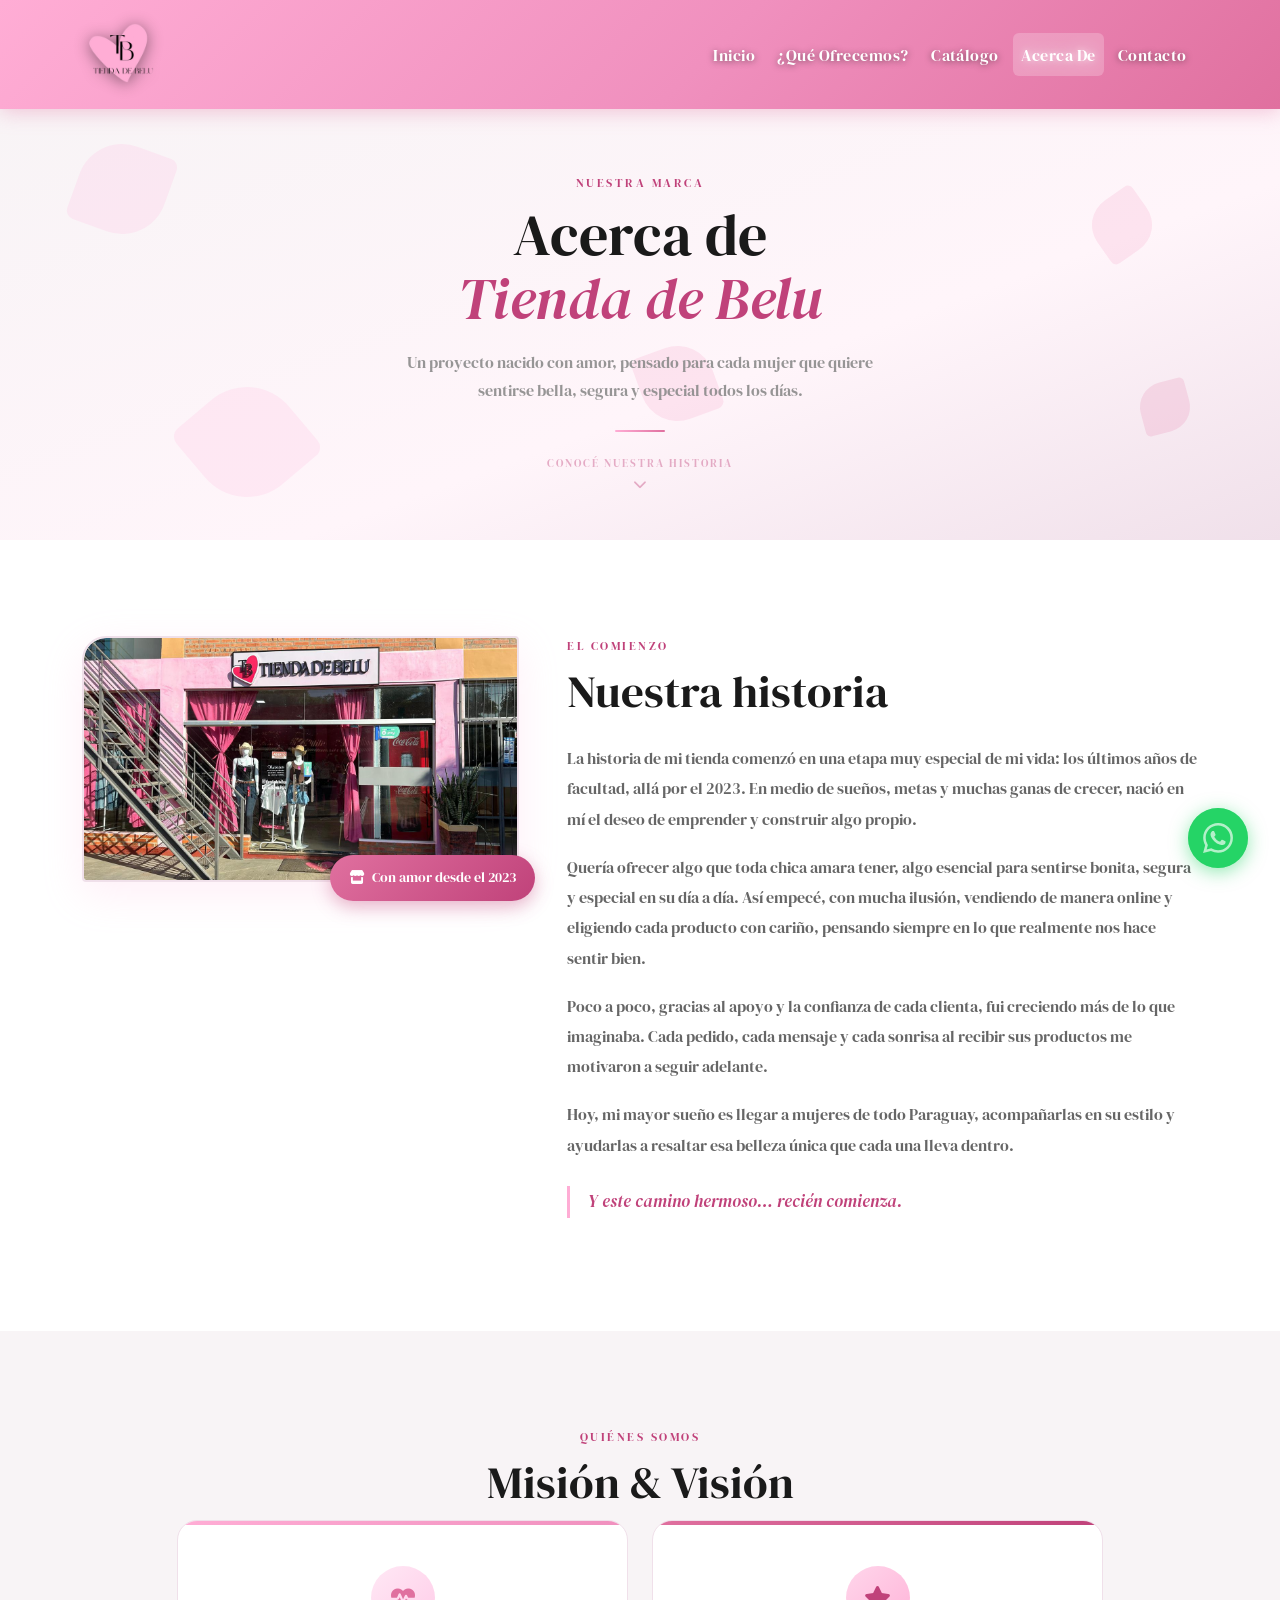
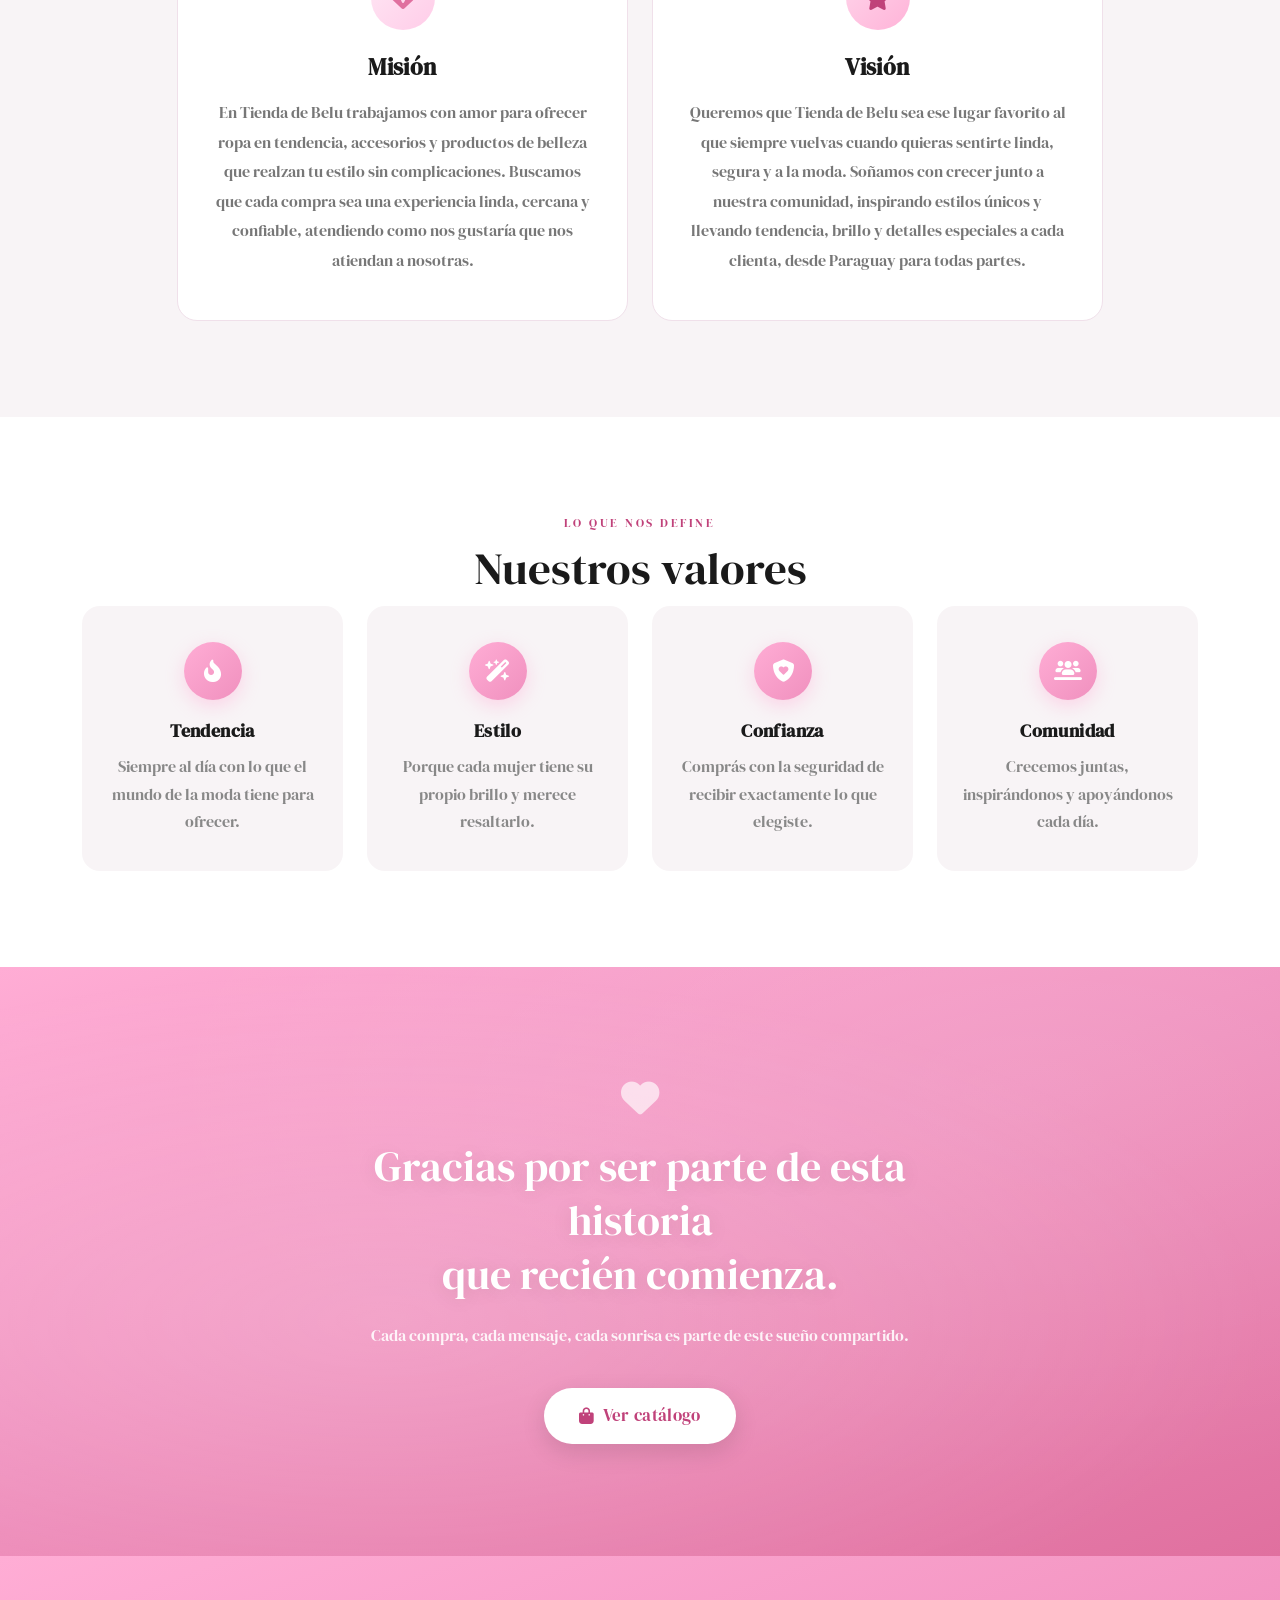
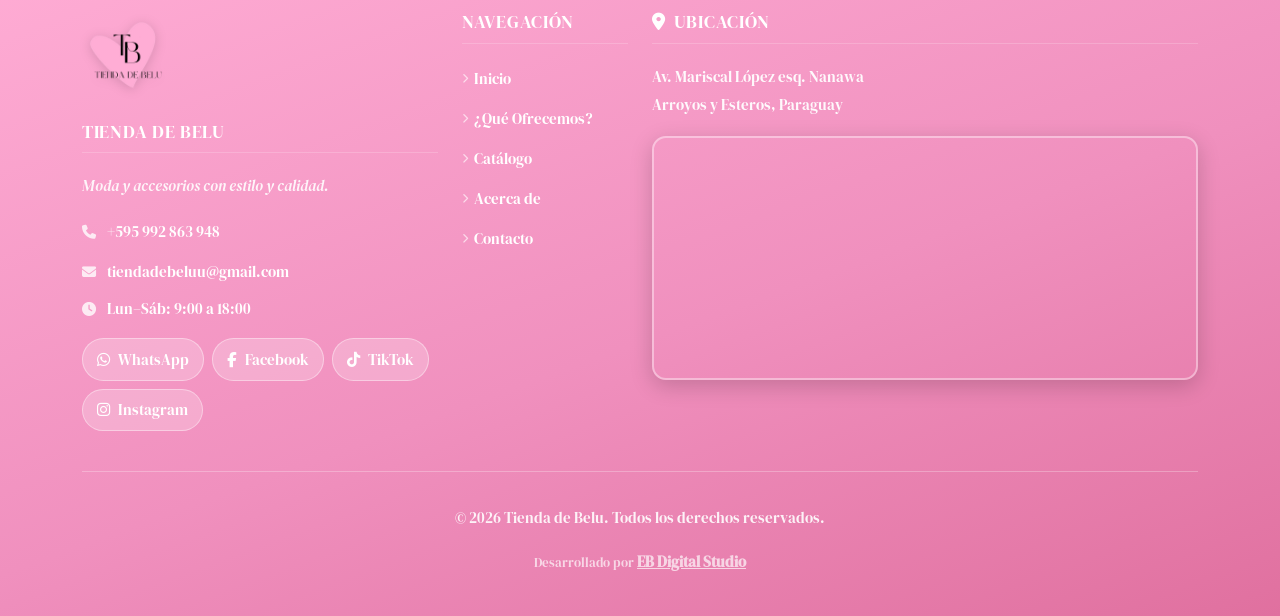
==== acerca.html @ c7f98fca "Add files via upload" ====
<!DOCTYPE html>
<html lang="es">

<head>
  <meta charset="UTF-8">
  <meta name="viewport" content="width=device-width, initial-scale=1.0">
  <meta name="description" content="Tienda de Belu - Ropa, accesorios y más para tu estilo">
  <title>Tienda de Belu | Acerca de</title>

  <!-- Bootstrap CSS -->
  <link rel="stylesheet" href="assets/css/bootstrap.min.css">

  <!-- CSS General (navbar, footer, utilidades — compartido con todas las páginas) -->
  <link rel="stylesheet" href="assets/css/general.css">

  <!-- CSS específico del index -->
  <link rel="stylesheet" href="assets/css/style-acerca.css">

  <!-- Font Awesome -->
  <link rel="stylesheet" href="https://cdnjs.cloudflare.com/ajax/libs/font-awesome/6.5.0/css/all.min.css">
</head>

<body>
  <!-- =============================================
       HEADER / NAVBAR
       ============================================= -->
  <header class="v2-header">
    <nav class="navbar navbar-expand-lg v2-navbar">
      <div class="container">

        <a class="navbar-brand" href="index.html">
          <img src="assets/img/logosinfondo.png" alt="Logo Tienda de Belu">
        </a>

        <button class="navbar-toggler" type="button" data-bs-toggle="collapse" data-bs-target="#v2NavMenu"
          aria-controls="v2NavMenu" aria-expanded="false" aria-label="Abrir menú" id="v2HamburgerBtn">
          <span class="v2-hamburger-line"></span>
          <span class="v2-hamburger-line"></span>
          <span class="v2-hamburger-line"></span>
        </button>

        <div class="collapse navbar-collapse" id="v2NavMenu">
          <ul class="navbar-nav ms-auto">
            <li class="nav-item"><a class="nav-link" href="index.html">Inicio</a></li>
            <li class="nav-item"><a class="nav-link" href="index.html#v2-ofrecemos">¿Qué Ofrecemos?</a></li>
            <li class="nav-item"><a class="nav-link" href="catalogo.html">Catálogo</a></li>
            <li class="nav-item"><a class="nav-link active" href="acerca.html">Acerca De</a></li>
            <li class="nav-item"><a class="nav-link" href="contacto.html">Contacto</a></li>
          </ul>
        </div>
      </div>
    </nav>
  </header>

  <!-- =============================================
     MAIN — ACERCA DE | TIENDA DE BELU
     ============================================= -->
  <main>

    <!-- ══════════════════════════════════════════
       1. HERO / INTRO
       ══════════════════════════════════════════ -->
    <section class="ac-hero v2-scroll-fade">
      <div class="ac-hero__petals" aria-hidden="true">
        <span class="ac-petal ac-petal--1"></span>
        <span class="ac-petal ac-petal--2"></span>
        <span class="ac-petal ac-petal--3"></span>
        <span class="ac-petal ac-petal--4"></span>
        <span class="ac-petal ac-petal--5"></span>
      </div>
      <div class="container">
        <div class="ac-hero__inner">
          <p class="v2-section-label">Nuestra marca</p>
          <h1 class="ac-hero__title">Acerca de<br><em>Tienda de Belu</em></h1>
          <p class="ac-hero__sub">
            Un proyecto nacido con amor, pensado para cada mujer que quiere<br class="d-none d-md-block">
            sentirse bella, segura y especial todos los días.
          </p>
          <div class="ac-hero__line" aria-hidden="true"></div>
          <div class="ac-hero__scroll" aria-hidden="true">
            <span>Conocé nuestra historia</span>
            <i class="fa-solid fa-chevron-down"></i>
          </div>
        </div>
      </div>
    </section>


    <!-- ══════════════════════════════════════════
       2. NUESTRA HISTORIA
       ══════════════════════════════════════════ -->
    <section class="ac-historia">
      <div class="container">
        <div class="row align-items-center g-5">

          <!-- Imagen decorativa -->
          <div class="col-lg-5 v2-scroll-fade align-self-start">
            <div class="ac-historia__img-wrap">
              <div class="ac-historia__img-placeholder ac-historia__img-placeholder--foto">
                <img src="assets/img/imagenlocal.jpeg" alt="Local de Tienda de Belu" class="ac-historia__foto">
              </div>
              <div class="ac-historia__badge">
                <i class="fa-solid fa-store"></i>
                <span>Con amor desde el 2023</span>
              </div>
            </div>
          </div>

          <!-- Texto -->
          <div class="col-lg-7 v2-scroll-fade">
            <p class="v2-section-label" style="text-align:left;">El comienzo</p>
            <h2 class="ac-historia__title">Nuestra historia</h2>
            <div class="ac-historia__text">
              <p>
                La historia de mi tienda comenzó en una etapa muy especial de mi vida: los últimos años de facultad,
                allá por el 2023. En medio de sueños, metas y muchas ganas de crecer, nació en mí el deseo de emprender
                y construir algo propio.
              </p>
              <p>
                Quería ofrecer algo que toda chica amara tener, algo esencial para sentirse bonita, segura y especial en
                su día a día. Así empecé, con mucha ilusión, vendiendo de manera online y eligiendo cada producto con
                cariño, pensando siempre en lo que realmente nos hace sentir bien.
              </p>
              <p>
                Poco a poco, gracias al apoyo y la confianza de cada clienta, fui creciendo más de lo que imaginaba.
                Cada pedido, cada mensaje y cada sonrisa al recibir sus productos me motivaron a seguir adelante.
              </p>
              <p>
                Hoy, mi mayor sueño es llegar a mujeres de todo Paraguay, acompañarlas en su estilo y ayudarlas a
                resaltar esa belleza única que cada una lleva dentro.
              </p>
              <p class="ac-historia__cierre">
                <em>Y este camino hermoso… recién comienza.</em>
              </p>
            </div>
          </div>

        </div>
      </div>
    </section>


    <!-- ══════════════════════════════════════════
       3. MISIÓN Y VISIÓN
       ══════════════════════════════════════════ -->
    <section class="ac-mv">
      <div class="container">
        <p class="v2-section-label v2-scroll-fade">Quiénes somos</p>
        <h2 class="v2-section-title v2-scroll-fade">Misión &amp; Visión</h2>

        <div class="row g-4 justify-content-center v2-stagger">

          <!-- Misión -->
          <div class="col-md-6 col-lg-5 v2-scroll-fade">
            <div class="ac-mv-card ac-mv-card--mision">
              <div class="ac-mv-card__icon">
                <i class="fa-solid fa-heart-pulse"></i>
              </div>
              <h3 class="ac-mv-card__title">Misión</h3>
              <p class="ac-mv-card__text">
                En Tienda de Belu trabajamos con amor para ofrecer ropa en tendencia, accesorios y productos de belleza
                que realzan tu estilo sin complicaciones. Buscamos que cada compra sea una experiencia linda, cercana y
                confiable, atendiendo como nos gustaría que nos atiendan a nosotras.
              </p>
            </div>
          </div>

          <!-- Visión -->
          <div class="col-md-6 col-lg-5 v2-scroll-fade">
            <div class="ac-mv-card ac-mv-card--vision">
              <div class="ac-mv-card__icon">
                <i class="fa-solid fa-star"></i>
              </div>
              <h3 class="ac-mv-card__title">Visión</h3>
              <p class="ac-mv-card__text">
                Queremos que Tienda de Belu sea ese lugar favorito al que siempre vuelvas cuando quieras sentirte linda,
                segura y a la moda. Soñamos con crecer junto a nuestra comunidad, inspirando estilos únicos y llevando
                tendencia, brillo y detalles especiales a cada clienta, desde Paraguay para todas partes.
              </p>
            </div>
          </div>

        </div>
      </div>
    </section>


    <!-- ══════════════════════════════════════════
       4. VALORES DE LA MARCA
       ══════════════════════════════════════════ -->
    <section class="ac-valores">
      <div class="container">
        <p class="v2-section-label v2-scroll-fade">Lo que nos define</p>
        <h2 class="v2-section-title v2-scroll-fade">Nuestros valores</h2>

        <div class="row g-4 justify-content-center v2-stagger">

          <div class="col-6 col-md-3 v2-scroll-fade">
            <div class="ac-valor">
              <div class="ac-valor__icon-wrap">
                <i class="fa-solid fa-fire-flame-curved"></i>
              </div>
              <h4 class="ac-valor__name">Tendencia</h4>
              <p class="ac-valor__desc">Siempre al día con lo que el mundo de la moda tiene para ofrecer.</p>
            </div>
          </div>

          <div class="col-6 col-md-3 v2-scroll-fade">
            <div class="ac-valor">
              <div class="ac-valor__icon-wrap">
                <i class="fa-solid fa-wand-magic-sparkles"></i>
              </div>
              <h4 class="ac-valor__name">Estilo</h4>
              <p class="ac-valor__desc">Porque cada mujer tiene su propio brillo y merece resaltarlo.</p>
            </div>
          </div>

          <div class="col-6 col-md-3 v2-scroll-fade">
            <div class="ac-valor">
              <div class="ac-valor__icon-wrap">
                <i class="fa-solid fa-shield-heart"></i>
              </div>
              <h4 class="ac-valor__name">Confianza</h4>
              <p class="ac-valor__desc">Comprás con la seguridad de recibir exactamente lo que elegiste.</p>
            </div>
          </div>

          <div class="col-6 col-md-3 v2-scroll-fade">
            <div class="ac-valor">
              <div class="ac-valor__icon-wrap">
                <i class="fa-solid fa-users-line"></i>
              </div>
              <h4 class="ac-valor__name">Comunidad</h4>
              <p class="ac-valor__desc">Crecemos juntas, inspirándonos y apoyándonos cada día.</p>
            </div>
          </div>

        </div>
      </div>
    </section>


    <!-- ══════════════════════════════════════════
       5. CIERRE EMOCIONAL
       ══════════════════════════════════════════ -->
    <section class="ac-cierre">
      <div class="ac-cierre__bg" aria-hidden="true"></div>
      <div class="container position-relative">
        <div class="ac-cierre__inner v2-scroll-fade">
          <i class="fa-solid fa-heart ac-cierre__icon" aria-hidden="true"></i>
          <h2 class="ac-cierre__text">
            Gracias por ser parte de esta historia<br>que recién comienza.
          </h2>
          <p class="ac-cierre__sub">
            Cada compra, cada mensaje, cada sonrisa es parte de este sueño compartido.
          </p>
          <a href="catalogo.html" class="v2-btn-primary ac-cierre__btn">
            <i class="fa-solid fa-bag-shopping"></i>
            Ver catálogo
          </a>
        </div>
      </div>
    </section>

  </main>

  <!-- =============================================
       FOOTER
       ============================================= -->
  <footer class="v2-footer">
    <div class="container">
      <div class="row g-4">

        <!-- Col 1: Logo + Info + Redes -->
        <div class="col-md-4 col-sm-12">
          <a href="index.html" style="display:inline-block; margin-bottom:1.2rem;">
            <img src="assets/img/logosinfondo.png" alt="Logo Tienda de Belu" class="v2-footer-logo">
          </a>
          <div>
            <h5>Tienda de Belu</h5>
            <p class="v2-footer-tagline">Moda y accesorios con estilo y calidad.</p>
            <ul class="v2-contact-list">
              <li><i class="fa-solid fa-phone"></i><a href="tel:+595992863948">+595 992 863 948</a></li>
              <li><i class="fa-solid fa-envelope"></i><a
                  href="mailto:tiendadebeluu@gmail.com">tiendadebeluu@gmail.com</a></li>
              <li><i class="fa-solid fa-clock"></i><span>Lun–Sáb: 9:00 a 18:00</span></li>
            </ul>
          </div>
          <div class="v2-footer-social">
            <a href="https://wa.me/595992863948" target="_blank" rel="noopener noreferrer"
              class="v2-social-link v2-social-wa" aria-label="WhatsApp">
              <i class="fa-brands fa-whatsapp"></i><span>WhatsApp</span>
            </a>
            <a href="https://www.facebook.com/share/17E23mWFLx/?mibextid=wwXIfr" target="_blank"
              rel="noopener noreferrer" class="v2-social-link v2-social-fb" aria-label="Facebook">
              <i class="fa-brands fa-facebook-f"></i><span>Facebook</span>
            </a>
            <a href="https://www.tiktok.com/@tiendadebeluu" target="_blank" rel="noopener noreferrer"
              class="v2-social-link v2-social-tiktok" aria-label="TikTok">
              <i class="fa-brands fa-tiktok"></i><span>TikTok</span>
            </a>
            <a href="https://www.instagram.com/tiendadebeluu" target="_blank" rel="noopener noreferrer"
              class="v2-social-link v2-social-ig" aria-label="Instagram">
              <i class="fa-brands fa-instagram"></i><span>Instagram</span>
            </a>
          </div>
        </div>

        <!-- Col 2: Navegación -->
        <div class="col-md-2 col-sm-6 col-6">
          <h5>Navegación</h5>
          <ul>
            <li><a href="index.html"><i class="fa-solid fa-chevron-right v2-footer-arrow"></i>Inicio</a></li>
            <li><a href="#v2-ofrecemos"><i class="fa-solid fa-chevron-right v2-footer-arrow"></i>¿Qué Ofrecemos?</a>
            </li>
            <li><a href="catalogo.html"><i class="fa-solid fa-chevron-right v2-footer-arrow"></i>Catálogo</a></li>
            <li><a href="acerca.html"><i class="fa-solid fa-chevron-right v2-footer-arrow"></i>Acerca de</a></li>
            <li><a href="contacto.html"><i class="fa-solid fa-chevron-right v2-footer-arrow"></i>Contacto</a></li>
          </ul>
        </div>

        <!-- Col 3: Mapa -->
        <div class="col-md-6 col-sm-12">
          <h5><i class="fa-solid fa-location-dot me-2"></i>Ubicación</h5>
          <p class="v2-footer-address">
            Av. Mariscal López esq. Nanawa<br>
            Arroyos y Esteros, Paraguay
          </p>
          <div class="v2-footer-map">
            <iframe
              src="https://www.google.com/maps/embed?pb=!1m18!1m12!1m3!1d2753.1393252873645!2d-57.10456722585318!3d-25.055181718164622!2m3!1f0!2f0!3f0!3m2!1i1024!2i768!4f13.1!3m3!1m2!1s0x945dc300060d4255%3A0x932f2931797eb55!2sTienda%20de%20Belu!5e0!3m2!1ses!2spy!4v1772836158541!5m2!1ses!2spy"
              allowfullscreen="" loading="lazy" referrerpolicy="no-referrer-when-downgrade">
            </iframe>
          </div>
        </div>

      </div>

      <div class="row">
        <div class="col-12">
          <div class="v2-footer-copyright">
            <p>&copy; 2026 Tienda de Belu. Todos los derechos reservados.</p>
            <p style="margin-top: 0.3rem; font-size: 0.8rem; opacity: 0.75;">
              Desarrollado por
              <a href="https://ebdigitalstudio.github.io/EBDigital/" target="_blank" rel="noopener noreferrer"
                style="color:#fff; font-weight:600; text-decoration:underline;">
                EB Digital Studio
              </a>
            </p>
          </div>
        </div>
      </div>
    </div>
  </footer>

  <!-- =============================================
       BOTÓN FLOTANTE WHATSAPP
       ============================================= -->
  <a href="https://wa.me/595992863948?text=Hola%20Tienda%20Belu,%20quisiera%20hacer%20una%20consulta." target="_blank"
    rel="noopener noreferrer" class="v2-wa-float" aria-label="Contactar por WhatsApp">
    <svg xmlns="http://www.w3.org/2000/svg" width="30" height="30" viewBox="0 0 24 24" fill="white">
      <path
        d="M17.472 14.382c-.297-.149-1.758-.867-2.03-.967-.273-.099-.471-.148-.67.15-.197.297-.767.966-.94 1.164-.173.199-.347.223-.644.075-.297-.15-1.255-.463-2.39-1.475-.883-.788-1.48-1.761-1.653-2.059-.173-.297-.018-.458.13-.606.134-.133.298-.347.446-.52.149-.174.198-.298.298-.497.099-.198.05-.371-.025-.52-.075-.149-.669-1.612-.916-2.207-.242-.579-.487-.5-.669-.51-.173-.008-.371-.01-.57-.01-.198 0-.52.074-.792.372-.272.297-1.04 1.016-1.04 2.479 0 1.462 1.065 2.875 1.213 3.074.149.198 2.096 3.2 5.077 4.487.709.306 1.262.489 1.694.625.712.227 1.36.195 1.871.118.571-.085 1.758-.719 2.006-1.413.248-.694.248-1.289.173-1.413-.074-.124-.272-.198-.57-.347m-5.421 7.403h-.004a9.87 9.87 0 0 1-5.031-1.378l-.361-.214-3.741.982.998-3.648-.235-.374a9.86 9.86 0 0 1-1.51-5.26c.001-5.45 4.436-9.884 9.888-9.884 2.64 0 5.122 1.03 6.988 2.898a9.825 9.825 0 0 1 2.893 6.994c-.003 5.45-4.437 9.884-9.885 9.884m8.413-18.297A11.815 11.815 0 0 0 12.05 0C5.495 0 .16 5.335.157 11.892c0 2.096.547 4.142 1.588 5.945L.057 24l6.305-1.654a11.882 11.882 0 0 0 5.683 1.448h.005c6.554 0 11.89-5.335 11.893-11.893a11.821 11.821 0 0 0-3.48-8.413Z" />
    </svg>
  </a>

  <!-- Bootstrap JS -->
  <script src="assets/js/bootstrap.bundle.min.js"></script>

  <!-- JS compartido del sitio (navbar, scroll fade, hamburguesa) -->
  <script src="assets/js/main.js"></script>

</body>

</html>
---- assets/css/general.css ----
/* =============================================
   TIENDA DE BELU — GENERAL V2
   Estilos compartidos: Navbar, Footer, Utilidades
   Se aplica a TODAS las páginas del sitio
   ============================================= */

/* ============================================
   TIPOGRAFÍA — DM SERIF DISPLAY (Google Fonts)
   ============================================ */

@import url('https://fonts.googleapis.com/css2?family=DM+Serif+Display:ital@0;1&display=swap');

/* ── VARIABLES GLOBALES ── */
:root {
  --rosa-claro:   #FFADD5;
  --rosa-medio:   #f090be;
  --rosa-fuerte:  #e0709f;
  --rosa-deep:    #c0427a;
  --rosa-text:    #8b2252;
  --negro:        #1a1a1a;
  --gris-suave:   #f8f4f6;
  --gris-borde:   #f0e0ea;
  --blanco:       #ffffff;
  --verde-wa:     #25D366;
  --sombra-rosa:  rgba(255,173,213,0.22);
  --sombra-deep:  rgba(192,66,122,0.18);
  --transition:   0.3s cubic-bezier(.4,0,.2,1);

  /* Fuente central del sitio */
  --font-main: 'DM Serif Display', Georgia, serif;

  /* ── ESCALA TIPOGRÁFICA UNIFICADA ──
     Estas variables garantizan consistencia en todo el sitio.
     Usarlas en lugar de valores hardcodeados en cada CSS. */

  /* H1 — Títulos de hero/encabezado de página */
  --typo-h1-size:    clamp(2.2rem, 5.5vw, 4rem);
  --typo-h1-weight:  400;
  --typo-h1-line:    1.12;

  /* H2 — Títulos de sección (= .v2-section-title) */
  --typo-h2-size:    clamp(1.9rem, 4vw, 2.8rem);
  --typo-h2-weight:  400;
  --typo-h2-line:    1.15;

  /* H3 — Subtítulos de cards y bloques */
  --typo-h3-size:    clamp(1.2rem, 2.5vw, 1.45rem);
  --typo-h3-weight:  700;
  --typo-h3-line:    1.3;

  /* H4 — Ítems pequeños */
  --typo-h4-size:    1.1rem;
  --typo-h4-weight:  700;
  --typo-h4-line:    1.4;

  /* P — Párrafos cuerpo */
  --typo-p-size:     1rem;
  --typo-p-line:     1.75;
  --typo-p-color:    #777;

  /* Subtítulos de sección */
  --typo-sub-size:   1rem;
  --typo-sub-color:  #888;

  /* Etiquetas/eyebrow */
  --typo-label-size:    0.72rem;
  --typo-label-spacing: 0.22em;
}

/* ── RESET & BASE ── */
*, *::before, *::after { box-sizing: border-box; }

html { scroll-behavior: smooth; }

body {
  margin: 0;
  padding: 0;
  background: var(--blanco);
  overflow-x: hidden;
  /* FIX: scroll-padding-top se actualiza dinámicamente desde JS
     con la altura real del header (tira + navbar).
     El valor 0 aquí es solo fallback; JS lo sobreescribe. */
  scroll-padding-top: 0;
  font-family: var(--font-main);
  font-size: var(--typo-p-size);
  line-height: var(--typo-p-line);
  color: var(--negro);
}

main { margin: 0; padding: 0; }

/* Aplicar DM Serif Display a todos los elementos de texto */
*:not(i):not(.fa):not([class*="fa-"]):not([class*="fab"]):not([class*="fas"]):not([class*="far"]) {
  font-family: var(--font-main);
}

/* ── CLASE DE MARCA (compatibilidad) ── */
.v2-brand-font { font-family: var(--font-main); }


/* ============================================
   JERARQUÍA TIPOGRÁFICA GLOBAL
   Usamos "main h1" etc. para ganar especificidad
   sobre los estilos por defecto de Bootstrap,
   sin necesidad de !important.
   ============================================ */

/* H1 — elegante, weight 400, igual que el index */
main h1 {
  font-family: var(--font-main);
  font-weight: 400;
  line-height: 1.12;
  color: var(--negro);
}

/* H2 — títulos de sección */
main h2 {
  font-family: var(--font-main);
  font-weight: 400;
  line-height: 1.15;
  color: var(--negro);
}

/* H3 — subtítulos de cards */
main h3 {
  font-family: var(--font-main);
  font-weight: 700;
  line-height: 1.3;
  color: var(--negro);
}

/* H4 — ítems pequeños */
main h4 {
  font-family: var(--font-main);
  font-weight: 700;
  line-height: 1.4;
  color: var(--negro);
}

/* Párrafos */
main p {
  font-family: var(--font-main);
  font-size: var(--typo-p-size);
  line-height: var(--typo-p-line);
  color: var(--typo-p-color);
  margin-bottom: 0;
}


/* ============================================
   HERO DE PÁGINAS INTERIORES
   Clase reutilizable para el encabezado de
   catálogo, acerca y contacto.
   ============================================ */

.cat-hero__title,
.ac-hero__title,
.ct-hero-title {
  font-family: var(--font-main);
  font-size: clamp(2.2rem, 5vw, 3.6rem);
  font-weight: 400;
  line-height: 1.12;
  color: inherit;
}

.cat-hero__sub,
.ac-hero__sub,
.ct-hero-sub {
  font-family: var(--font-main);
  font-size: var(--typo-sub-size);
  line-height: 1.75;
  color: inherit;
  opacity: 0.88;
  max-width: 520px;
}

.cat-hero__eyebrow,
.ct-hero-label {
  font-family: var(--font-main);
  font-size: var(--typo-label-size);
  font-weight: 400;
  letter-spacing: var(--typo-label-spacing);
  text-transform: uppercase;
}


/* ============================================
   TIRA DE NOVEDAD
   FIX: ahora vive DENTRO del .v2-header (sticky).
   margin:0, line-height:1 y display:block eliminan
   cualquier gap residual entre la tira y el navbar.
   ============================================ */
.v2-novedad-strip {
  background: linear-gradient(90deg, var(--rosa-deep) 0%, #ff1493 100%);
  color: #fff;
  text-align: center;
  font-size: 0.8rem;
  font-weight: 400;
  letter-spacing: 0.1em;
  text-transform: uppercase;
  padding: 0.5rem 0;
  margin: 0;
  line-height: 1;
  display: block;
  width: 100%;
  border: none !important;
  border-bottom: none !important;
  box-shadow: none !important;
  outline: none !important;
}

.v2-novedad-strip a {
  color: #fff;
  text-decoration: underline;
  margin-left: 0.5rem;
}

/* ============================================
   NAVBAR
   ============================================ */

/* FIX: el header es el bloque sticky unificado
   que contiene la tira de novedad + el navbar.
   Al ser un solo elemento sticky, no puede haber
   gap entre sus hijos al cambiar el viewport. */
.v2-header {
  position: sticky;
  top: 0;
  z-index: 1050;
  background: transparent;
  /* Transición solo para el scroll (se sobreescribe en mobile) */
  transition: background 0.35s cubic-bezier(.4,0,.2,1);
}

.v2-navbar {
  background: transparent !important;
  padding: 0.6rem 0;
  border: none !important;
  border-bottom: none !important;
  transition: background var(--transition), box-shadow var(--transition);
}

.v2-navbar.scrolled {
  background: linear-gradient(135deg, #FFADD5 0%, #f090be 55%, #e0709f 100%) !important;
  box-shadow: 0 2px 20px rgba(224,112,159,0.4);
}

.v2-navbar .navbar-brand img {
  width: 80px;
  filter: drop-shadow(0 2px 8px rgba(0,0,0,0.45));
  transition: transform var(--transition);
}
.v2-navbar .navbar-brand img:hover { transform: scale(1.06); }

.v2-navbar .nav-link {
  color: #fff !important;
  font-size: 1rem;
  font-weight: 400;
  padding: 0.45rem 1rem;
  margin: 0 0.2rem;
  border-radius: 6px;
  letter-spacing: 0.03em;
  text-shadow: 0 1px 6px rgba(0,0,0,0.5);
  transition: background var(--transition), color var(--transition);
  font-family: var(--font-main);
}
.v2-navbar .nav-link:hover {
  background: rgba(255,255,255,0.22);
  text-shadow: 0 0 14px rgba(255,255,255,0.7), 0 1px 6px rgba(0,0,0,0.3);
}
.v2-navbar .nav-link.active {
  background: rgba(255,255,255,0.22);
  font-weight: 400;
  text-shadow: 0 0 18px rgba(255,255,255,0.95), 0 0 6px rgba(255,255,255,0.6);
}

/* Hamburguesa */
.v2-navbar .navbar-toggler {
  border: none !important;
  background: transparent !important;
  box-shadow: none !important;
}
.v2-navbar .navbar-toggler:focus { box-shadow: none !important; outline: none !important; }

.v2-hamburger-line {
  display: block;
  width: 24px;
  height: 2px;
  background: #fff;
  margin: 5px 0;
  border-radius: 2px;
  transition: transform 0.32s ease, opacity 0.22s ease;
  filter: drop-shadow(0 1px 3px rgba(0,0,0,0.5));
}
.v2-navbar .navbar-toggler.is-active .v2-hamburger-line:nth-child(1) { transform: translateY(7px) rotate(45deg); }
.v2-navbar .navbar-toggler.is-active .v2-hamburger-line:nth-child(2) { opacity: 0; transform: scaleX(0); }
.v2-navbar .navbar-toggler.is-active .v2-hamburger-line:nth-child(3) { transform: translateY(-7px) rotate(-45deg); }

@media (max-width: 991px) {
  /* ── NAVBAR MOBILE ──
     - Header transparente sobre el hero al inicio
     - Se vuelve rosado al hacer scroll O al abrir el menú
     - Línea blanca eliminada: borde/outline de Bootstrap anulado */

  /* 1. Header transparente por defecto, sin transición en mobile
        para que el menú aparezca instantáneo al abrirse */
  .v2-header {
    background: transparent;
    transition: none !important;
    border: none !important;
    outline: none !important;
  }

  /* 2. Rosado al hacer scroll (con transición suave) */
  .v2-header.scrolled {
    background: linear-gradient(160deg, #FFADD5 0%, #f090be 50%, #e0709f 100%);
    box-shadow: 0 2px 20px rgba(224,112,159,0.4);
    transition: background 0.3s ease !important;
  }

  /* 3. Rosado instantáneo cuando el menú está abierto */
  .v2-header:has(.navbar-collapse.show) {
    background: linear-gradient(160deg, #FFADD5 0%, #f090be 50%, #e0709f 100%);
    box-shadow: 0 8px 28px rgba(192,66,122,0.28);
    transition: none !important;
  }

  /* 4. Navbar y todos sus hijos sin fondo ni borde —
        Bootstrap inyecta fondo blanco y border-bottom
        en el .navbar y su .container en mobile */
  .v2-navbar,
  .v2-navbar > *,
  .v2-navbar .container,
  .v2-navbar .container-fluid {
    background: transparent !important;
    box-shadow: none !important;
    border: none !important;
    outline: none !important;
  }
  .v2-navbar {
    padding-bottom: 0;
    border-bottom: none !important;
  }

  /* 5. Collapse siempre transparente — el header ya tiene el rosado.
        El flash blanco se elimina desactivando la animación de
        Bootstrap en mobile (transition: none en el collapse). */
  .v2-navbar .navbar-collapse,
  .v2-navbar .navbar-collapse.collapsing,
  .v2-navbar .navbar-collapse.show {
    background: transparent !important;
    border-radius: 0;
    box-shadow: none !important;
    border: none !important;
    margin: 0;
    padding: 0.5rem 1rem 1.2rem;
    /* Elimina la animación de altura de Bootstrap que causa el flash */
    transition: none !important;
  }

  .v2-navbar .navbar-nav { align-items: center; }
  .v2-navbar .nav-link {
    font-size: 1.15rem;
    text-shadow: none;
    color: #fff !important;
  }
}

/* ============================================
   FOOTER
   ============================================ */
.v2-footer {
  background: linear-gradient(160deg, var(--rosa-claro) 0%, var(--rosa-medio) 55%, var(--rosa-fuerte) 100%);
  color: #fff;
  padding: 3.5rem 0 1.5rem;
  margin-top: 0;
}

.v2-footer h5 {
  font-size: 1.1rem;
  font-weight: 400;
  color: #fff;
  margin-bottom: 1.2rem;
  letter-spacing: 0.04em;
  text-transform: uppercase;
  padding-bottom: 0.6rem;
  border-bottom: 1.5px solid rgba(255,255,255,0.18);
  font-family: var(--font-main);
}

.v2-footer p,
.v2-footer a {
  color: #fff;
  text-decoration: none;
  font-size: 0.95rem;
  line-height: 1.85;
  font-family: var(--font-main);
}
.v2-footer a:hover { opacity: 0.82; }

.v2-footer ul { list-style: none; padding: 0; margin: 0; }
.v2-footer ul li { margin-bottom: 0.5rem; }
.v2-footer ul li a {
  display: flex;
  align-items: center;
  gap: 0.4rem;
  transition: transform var(--transition), opacity var(--transition);
  padding: 0.12rem 0;
}
.v2-footer ul li a:hover { transform: translateX(4px); opacity: 0.88; }

.v2-footer-logo {
  width: 90px;
  filter: drop-shadow(0 2px 6px rgba(0,0,0,0.15));
}

.v2-footer-tagline {
  font-style: italic;
  opacity: 0.9;
  margin-bottom: 1rem;
  font-size: 0.92rem;
}

.v2-contact-list { list-style: none !important; padding: 0; margin: 0 0 1rem; }
.v2-contact-list li {
  display: flex;
  align-items: center;
  gap: 0.55rem;
  margin-bottom: 0.5rem;
  font-size: 0.93rem;
}
.v2-contact-list li i { font-size: 0.88rem; opacity: 0.8; width: 16px; flex-shrink: 0; }

/* Redes sociales */
.v2-footer-social { display: flex; flex-wrap: wrap; gap: 0.5rem; margin-top: 1rem; }

.v2-social-link {
  display: inline-flex;
  align-items: center;
  gap: 0.45rem;
  color: #fff !important;
  text-decoration: none !important;
  font-size: 0.88rem;
  font-weight: 400;
  padding: 0.38rem 0.9rem;
  border-radius: 25px;
  background: rgba(255,255,255,0.22);
  border: 1px solid rgba(255,255,255,0.4);
  transition: all var(--transition);
  white-space: nowrap;
  font-family: var(--font-main);
}
.v2-social-link:hover { transform: translateY(-3px); box-shadow: 0 5px 14px rgba(0,0,0,0.15); }
.v2-social-wa:hover       { background: rgba(37,211,102,0.5);  border-color: rgba(37,211,102,0.7); }
.v2-social-fb:hover       { background: rgba(66,103,178,0.5);  border-color: rgba(66,103,178,0.7); }
.v2-social-tiktok:hover   { background: rgba(0,0,0,0.38);      border-color: rgba(255,255,255,0.6); }
.v2-social-ig:hover       { background: rgba(193,53,132,0.5);  border-color: rgba(193,53,132,0.7); }

/* Dirección y mapa */
.v2-footer-address { font-size: 0.93rem; line-height: 1.65; opacity: 0.95; margin-bottom: 1rem; }

.v2-footer-map {
  border-radius: 14px;
  overflow: hidden;
  box-shadow: 0 6px 22px rgba(0,0,0,0.18);
  border: 2.5px solid rgba(255,255,255,0.4);
  transition: box-shadow var(--transition);
}
.v2-footer-map:hover { box-shadow: 0 10px 30px rgba(0,0,0,0.24); }
.v2-footer-map iframe { width: 100%; height: 240px; border: none; display: block; }

/* Copyright */
.v2-footer-copyright {
  text-align: center;
  padding-top: 2rem;
  margin-top: 2.5rem;
  border-top: 1px solid rgba(255,255,255,0.3);
  font-size: 0.86rem;
  color: #fff;
  opacity: 0.9;
}

.v2-footer-arrow { font-size: 0.62rem; opacity: 0.65; flex-shrink: 0; }

/* Footer responsive */
@media (max-width: 767px) {
  .v2-footer,
  .v2-footer .col-md-4,
  .v2-footer .col-md-2,
  .v2-footer .col-md-6,
  .v2-footer .col-sm-6,
  .v2-footer .col-6 {
    text-align: center !important;
  }
  .v2-footer h5 { text-align: center !important; }
  .v2-footer ul { display: flex; flex-direction: column; align-items: center; }
  .v2-footer ul li a { justify-content: center; }
  .v2-footer ul li a:hover { transform: none; }
  .v2-footer-social { justify-content: center; }
  .v2-contact-list { display: table; margin: 0 auto; }
  .v2-footer-map iframe { height: 200px; }
  .v2-footer .col-md-4,
  .v2-footer .col-md-2,
  .v2-footer .col-md-6,
  .v2-footer .col-sm-6 { margin-bottom: 2rem; }
}

/* ============================================
   BOTÓN FLOTANTE WHATSAPP
   ============================================ */
.v2-wa-float {
  position: fixed;
  bottom: 2rem;
  right: 2rem;
  width: 60px;
  height: 60px;
  background: var(--verde-wa);
  border-radius: 50%;
  display: flex;
  align-items: center;
  justify-content: center;
  box-shadow: 0 4px 18px rgba(37,211,102,0.5);
  z-index: 9999;
  transition: all var(--transition);
  text-decoration: none;
}
.v2-wa-float:hover {
  background: #1ebe5a;
  transform: scale(1.12) translateY(-3px);
  box-shadow: 0 10px 28px rgba(37,211,102,0.65);
}
.v2-wa-float::before {
  content: '';
  position: absolute;
  width: 100%;
  height: 100%;
  border-radius: 50%;
  background: var(--verde-wa);
  opacity: 0.35;
  animation: waPulse 2s ease-out infinite;
}
@keyframes waPulse {
  0%   { transform: scale(1);    opacity: 0.35; }
  70%  { transform: scale(1.55); opacity: 0; }
  100% { transform: scale(1.55); opacity: 0; }
}
@media (max-width: 576px) {
  .v2-wa-float { bottom: 4.5rem; right: 1.2rem; width: 52px; height: 52px; }
}

/* ============================================
   UTILIDADES GENERALES (compartidas)
   ============================================ */

/* ── Etiqueta eyebrow de sección ── */
.v2-section-label {
  text-align: center;
  font-size: var(--typo-label-size);
  font-weight: 400;
  letter-spacing: var(--typo-label-spacing);
  text-transform: uppercase;
  color: var(--rosa-deep);
  margin-bottom: 0.6rem;
  font-family: var(--font-main);
  display: block;
}

/* ── Título principal de sección (H2) ── */
.v2-section-title {
  text-align: center;
  font-size: var(--typo-h2-size);
  font-weight: var(--typo-h2-weight);
  color: var(--negro);
  margin-bottom: 0.7rem;
  line-height: var(--typo-h2-line);
  font-family: var(--font-main);
}

/* ── Subtítulo de sección (bajada del H2) ── */
.v2-section-sub {
  text-align: center;
  font-size: var(--typo-sub-size);
  color: var(--typo-sub-color);
  margin-bottom: 3rem;
  max-width: 520px;
  margin-left: auto;
  margin-right: auto;
  line-height: 1.7;
  font-family: var(--font-main);
}

/* ── Botones reutilizables ── */
.v2-btn-primary {
  display: inline-flex;
  align-items: center;
  gap: 0.5rem;
  background: var(--rosa-claro);
  color: #fff !important;
  text-decoration: none;
  font-size: 1.05rem;
  font-weight: 400;
  padding: 0.85rem 2.2rem;
  border-radius: 50px;
  box-shadow: 0 6px 20px rgba(255,173,213,0.5);
  transition: all var(--transition);
  letter-spacing: 0.02em;
  font-family: var(--font-main);
}
.v2-btn-primary:hover {
  background: var(--rosa-deep);
  transform: translateY(-3px);
  box-shadow: 0 10px 28px rgba(192,66,122,0.45);
  color: #fff !important;
}

.v2-btn-wa {
  display: inline-flex;
  align-items: center;
  gap: 0.7rem;
  background: var(--verde-wa);
  color: #fff !important;
  text-decoration: none;
  font-size: 1.1rem;
  font-weight: 400;
  padding: 1rem 2.4rem;
  border-radius: 50px;
  box-shadow: 0 6px 20px rgba(0,0,0,0.18);
  transition: all var(--transition);
  flex-shrink: 0;
  white-space: nowrap;
  font-family: var(--font-main);
}
.v2-btn-wa:hover {
  background: #1ebe5a;
  transform: translateY(-3px);
  box-shadow: 0 10px 28px rgba(0,0,0,0.22);
  color: #fff !important;
}

/* ── Scroll fade-in (Intersection Observer) ── */
.v2-scroll-fade {
  opacity: 0;
  transform: translateY(28px);
  transition: opacity 0.65s cubic-bezier(.22,1,.36,1), transform 0.65s cubic-bezier(.22,1,.36,1);
}
.v2-scroll-fade.v2-visible { opacity: 1; transform: translateY(0); }

/* Stagger delay para grupos de cards */
.v2-stagger > *:nth-child(1) { transition-delay: 0s; }
.v2-stagger > *:nth-child(2) { transition-delay: 0.1s; }
.v2-stagger > *:nth-child(3) { transition-delay: 0.2s; }
.v2-stagger > *:nth-child(4) { transition-delay: 0.3s; }
---- assets/css/style-acerca.css ----
/* =============================================
   TIENDA DE BELU — ACERCA.CSS
   Estilos exclusivos de la página "Acerca de"
   Usa las variables y escala tipográfica de general.css
   ============================================= */


/* ══════════════════════════════════════════════
   1. HERO / INTRO
   ══════════════════════════════════════════════ */

.ac-hero {
  position: relative;
  overflow: hidden;
  padding: 4rem 0 3rem;   /* más espacio para dar peso al H1 */
  background: linear-gradient(160deg, var(--gris-suave) 0%, #fff5fa 60%, var(--gris-borde) 100%);
  text-align: center;
}

/* Pétalos decorativos flotantes */
.ac-hero__petals {
  position: absolute;
  inset: 0;
  pointer-events: none;
  z-index: 0;
}

.ac-petal {
  position: absolute;
  border-radius: 50% 10% 50% 10%;
  opacity: 0.18;
  animation: petalFloat 8s ease-in-out infinite;
}

.ac-petal--1 {
  width: 90px; height: 90px;
  background: var(--rosa-claro);
  top: 8%; left: 6%;
  animation-delay: 0s;
  transform: rotate(20deg);
}
.ac-petal--2 {
  width: 60px; height: 60px;
  background: var(--rosa-medio);
  top: 20%; right: 10%;
  animation-delay: 1.5s;
  transform: rotate(-35deg);
}
.ac-petal--3 {
  width: 110px; height: 110px;
  background: var(--rosa-claro);
  bottom: 10%; left: 15%;
  animation-delay: 3s;
  transform: rotate(50deg);
}
.ac-petal--4 {
  width: 50px; height: 50px;
  background: var(--rosa-fuerte);
  bottom: 25%; right: 7%;
  animation-delay: 2s;
  transform: rotate(-15deg);
}
.ac-petal--5 {
  width: 75px; height: 75px;
  background: var(--rosa-medio);
  top: 55%; left: 50%;
  animation-delay: 4s;
  transform: rotate(70deg);
}

@keyframes petalFloat {
  0%, 100% { transform: translateY(0) rotate(var(--r, 20deg)); }
  50%       { transform: translateY(-18px) rotate(calc(var(--r, 20deg) + 10deg)); }
}

.ac-hero__inner {
  position: relative;
  z-index: 1;
  max-width: 680px;
  margin: 0 auto;
}

/* ── H1 del hero de Acerca ──
   Especificidad alta para ganar a Bootstrap (.ac-hero h1) */
.ac-hero .ac-hero__title,
.ac-hero__title {
  font-family: var(--font-main);
  font-size: clamp(2.2rem, 5vw, 3.6rem);
  font-weight: 400;            /* elegante, NO bold */
  line-height: 1.12;
  color: var(--negro);
  margin-bottom: 1rem;
}

.ac-hero__title em {
  font-style: italic;
  color: var(--rosa-deep);
}

/* ── Subtítulo del hero ──
   general.css define font-size: 1rem (var(--typo-sub-size)).
   Solo ajustamos color. */
.ac-hero__sub {
  color: #888;
  line-height: 1.75;
  margin-bottom: 1.6rem;
  max-width: 540px;
  margin-left: auto;
  margin-right: auto;
}

.ac-hero__line {
  width: 50px;
  height: 2px;
  background: linear-gradient(90deg, var(--rosa-claro), var(--rosa-fuerte));
  border-radius: 2px;
  margin: 0 auto 1.4rem;
}

/* Flecha sutil que invita a scrollear */
.ac-hero__scroll {
  display: flex;
  flex-direction: column;
  align-items: center;
  gap: 0.3rem;
  opacity: 0.4;
  animation: scrollBounce 2s ease-in-out infinite;
}

.ac-hero__scroll span {
  font-size: 0.7rem;
  letter-spacing: 0.18em;
  text-transform: uppercase;
  color: var(--rosa-deep);
}

.ac-hero__scroll i {
  font-size: 0.85rem;
  color: var(--rosa-deep);
}

@keyframes scrollBounce {
  0%, 100% { transform: translateY(0); opacity: 0.4; }
  50%       { transform: translateY(5px); opacity: 0.7; }
}


/* ══════════════════════════════════════════════
   2. NUESTRA HISTORIA
   ══════════════════════════════════════════════ */

.ac-historia {
  padding: 6rem 0;
  background: #fff;
}

/* Imagen */
.ac-historia__img-wrap {
  position: sticky;
  top: 90px;
  align-self: flex-start;
}

.ac-historia__img-placeholder {
  width: 100%;
  aspect-ratio: 16 / 9;
  background: linear-gradient(145deg, var(--gris-suave) 0%, #ffe8f3 50%, var(--gris-borde) 100%);
  border-radius: 24px 4px 24px 4px;
  display: flex;
  flex-direction: column;
  align-items: center;
  justify-content: center;
  gap: 1rem;
  border: 2px solid var(--gris-borde);
  box-shadow: 0 12px 40px rgba(255, 173, 213, 0.2);
  overflow: hidden;
}

.ac-historia__img-placeholder--foto {
  padding: 0;
  background: none;
}

.ac-historia__foto {
  width: 100%;
  height: 100%;
  object-fit: cover;
  object-position: center;
  display: block;
  border-radius: 22px 2px 22px 2px;
  transition: transform 0.5s ease;
}

.ac-historia__foto:hover {
  transform: scale(1.04);
}

.ac-historia__badge {
  position: absolute;
  bottom: -1.2rem;
  right: -1rem;
  background: linear-gradient(135deg, var(--rosa-fuerte), var(--rosa-deep));
  color: #fff;
  padding: 0.7rem 1.2rem;
  border-radius: 50px;
  font-size: 0.85rem;
  display: flex;
  align-items: center;
  gap: 0.5rem;
  box-shadow: 0 6px 18px rgba(192, 66, 122, 0.38);
  white-space: nowrap;
}

/* ── H2 "Nuestra historia" ──
   Usa el mismo tamaño que .v2-section-title del index
   para consistencia total entre secciones. */
.ac-historia__title {
  font-size: var(--typo-h2-size);      /* clamp(1.9rem, 4vw, 2.8rem) */
  font-weight: var(--typo-h2-weight);  /* 400 — mismo que .v2-section-title */
  color: var(--negro);
  margin-bottom: 1.6rem;
  line-height: var(--typo-h2-line);
  font-family: var(--font-main);
}

/* Párrafos de historia — consistentes con --typo-p del sitio */
.ac-historia__text p {
  font-size: var(--typo-p-size);   /* 1rem — mismo que todo el sitio */
  color: #666;
  line-height: 1.9;
  margin-bottom: 1.1rem;
  font-family: var(--font-main);
}

.ac-historia__cierre {
  font-size: 1.05rem !important;
  color: var(--rosa-deep) !important;
  border-left: 3px solid var(--rosa-claro);
  padding-left: 1.1rem;
  margin-top: 1.6rem !important;
  font-style: italic;
}


/* ══════════════════════════════════════════════
   3. MISIÓN Y VISIÓN
   ══════════════════════════════════════════════ */

.ac-mv {
  padding: 6rem 0;
  background: var(--gris-suave);
}

.ac-mv-card {
  background: #fff;
  border-radius: 20px;
  padding: 2.8rem 2.2rem;
  text-align: center;
  height: 100%;
  border: 1.5px solid var(--gris-borde);
  transition: transform 0.3s cubic-bezier(.4,0,.2,1), box-shadow 0.3s cubic-bezier(.4,0,.2,1);
  position: relative;
  overflow: hidden;
}

.ac-mv-card::before {
  content: '';
  position: absolute;
  top: 0; left: 0; right: 0;
  height: 4px;
  border-radius: 20px 20px 0 0;
}

.ac-mv-card--mision::before {
  background: linear-gradient(90deg, var(--rosa-claro), var(--rosa-medio));
}

.ac-mv-card--vision::before {
  background: linear-gradient(90deg, var(--rosa-fuerte), var(--rosa-deep));
}

.ac-mv-card:hover {
  transform: translateY(-6px);
  box-shadow: 0 16px 40px rgba(255, 173, 213, 0.25);
}

.ac-mv-card__icon {
  width: 64px;
  height: 64px;
  border-radius: 50%;
  display: flex;
  align-items: center;
  justify-content: center;
  margin: 0 auto 1.4rem;
  font-size: 1.5rem;
}

.ac-mv-card--mision .ac-mv-card__icon {
  background: linear-gradient(135deg, #ffe8f5, #ffcce8);
  color: var(--rosa-fuerte);
}

.ac-mv-card--vision .ac-mv-card__icon {
  background: linear-gradient(135deg, #ffd6eb, #ffb3d8);
  color: var(--rosa-deep);
}

/* ── H3 de las cards de Misión/Visión ──
   Consistente con h3 del sistema: tamaño entre 1.2 y 1.45rem, weight 700 */
.ac-mv-card__title {
  font-size: var(--typo-h3-size);     /* clamp(1.2rem, 2.5vw, 1.45rem) */
  font-weight: var(--typo-h3-weight); /* 700 */
  color: var(--negro);
  margin-bottom: 1rem;
  letter-spacing: 0.02em;
  font-family: var(--font-main);
}

.ac-mv-card__text {
  font-size: var(--typo-p-size);   /* 1rem */
  color: #777;
  line-height: 1.85;
  margin: 0;
  font-family: var(--font-main);
}


/* ══════════════════════════════════════════════
   4. VALORES DE LA MARCA
   ══════════════════════════════════════════════ */

.ac-valores {
  padding: 6rem 0;
  background: #fff;
}

.ac-valor {
  text-align: center;
  padding: 2.2rem 1.4rem;
  border-radius: 18px;
  background: var(--gris-suave);
  border: 1.5px solid transparent;
  transition: all 0.3s cubic-bezier(.4,0,.2,1);
  height: 100%;
}

.ac-valor:hover {
  border-color: var(--rosa-claro);
  background: #fff;
  box-shadow: 0 10px 30px rgba(255, 173, 213, 0.2);
  transform: translateY(-4px);
}

.ac-valor__icon-wrap {
  width: 58px;
  height: 58px;
  border-radius: 50%;
  background: linear-gradient(135deg, var(--rosa-claro) 0%, var(--rosa-medio) 100%);
  display: flex;
  align-items: center;
  justify-content: center;
  margin: 0 auto 1.2rem;
  font-size: 1.4rem;
  color: #fff;
  box-shadow: 0 6px 18px rgba(255, 173, 213, 0.45);
  transition: transform 0.3s ease, box-shadow 0.3s ease;
}

.ac-valor:hover .ac-valor__icon-wrap {
  transform: scale(1.1);
  box-shadow: 0 10px 26px rgba(192, 66, 122, 0.3);
}

/* ── H4 de valores ──
   Antes era weight 400 — ahora alineado al sistema: weight 700,
   igual que .v2-porque-item h4 del index */
.ac-valor__name {
  font-size: var(--typo-h4-size);     /* 1.1rem */
  font-weight: var(--typo-h4-weight); /* 700 — corregido desde 400 */
  color: var(--negro);
  margin-bottom: 0.6rem;
  letter-spacing: 0.02em;
  font-family: var(--font-main);
}

.ac-valor__desc {
  font-size: var(--typo-p-size);   /* 1rem */
  color: #888;
  line-height: 1.7;
  margin: 0;
  font-family: var(--font-main);
}


/* ══════════════════════════════════════════════
   5. CIERRE EMOCIONAL
   ══════════════════════════════════════════════ */

.ac-cierre {
  position: relative;
  padding: 7rem 0;
  text-align: center;
  overflow: hidden;
}

.ac-cierre__bg {
  position: absolute;
  inset: 0;
  background: linear-gradient(160deg, var(--rosa-claro) 0%, var(--rosa-medio) 45%, var(--rosa-fuerte) 100%);
  z-index: 0;
}

.ac-cierre__bg::before {
  content: '';
  position: absolute;
  inset: 0;
  background: radial-gradient(ellipse at 30% 60%, rgba(255,255,255,0.18) 0%, transparent 70%),
              radial-gradient(ellipse at 80% 20%, rgba(255,255,255,0.12) 0%, transparent 60%);
}

.ac-cierre__inner {
  position: relative;
  z-index: 1;
  max-width: 620px;
  margin: 0 auto;
}

.ac-cierre__icon {
  display: block;
  font-size: 2.4rem;
  color: rgba(255, 255, 255, 0.65);
  margin-bottom: 1.4rem;
  animation: heartBeat 2.4s ease-in-out infinite;
}

@keyframes heartBeat {
  0%, 100% { transform: scale(1); }
  14%       { transform: scale(1.12); }
  28%       { transform: scale(1); }
  42%       { transform: scale(1.08); }
  70%       { transform: scale(1); }
}

/* H2 del cierre — mismo tamaño que .v2-section-title pero en blanco */
.ac-cierre__text {
  font-size: clamp(1.7rem, 4vw, 2.6rem);
  font-weight: 400;
  color: #fff;
  line-height: 1.3;
  margin-bottom: 1.2rem;
  text-shadow: 0 2px 20px rgba(0,0,0,0.1);
  font-family: var(--font-main);
}

.ac-cierre__sub {
  font-size: var(--typo-p-size);   /* 1rem */
  color: rgba(255, 255, 255, 0.88);
  margin-bottom: 2.4rem;
  line-height: 1.75;
  font-family: var(--font-main);
}

.ac-cierre__btn {
  background: #fff !important;
  color: var(--rosa-deep) !important;
  box-shadow: 0 8px 24px rgba(0,0,0,0.12);
}

.ac-cierre__btn:hover {
  background: var(--rosa-deep) !important;
  color: #fff !important;
  transform: translateY(-3px);
  box-shadow: 0 14px 32px rgba(0,0,0,0.18);
}


/* ══════════════════════════════════════════════
   RESPONSIVE
   ══════════════════════════════════════════════ */

main {
  overflow-x: hidden;
  max-width: 100vw;
}

@media (max-width: 991px) {
  .ac-historia__badge {
    right: 0;
    bottom: -1rem;
  }
  .ac-historia__img-wrap {
    position: relative;
    top: auto;
  }
}

@media (max-width: 767px) {
  .ac-hero { padding: 2.5rem 0 2rem; }

  .ac-petal--1 { width: 60px; height: 60px; left: 2%; }
  .ac-petal--2 { width: 40px; height: 40px; right: 3%; }
  .ac-petal--3 { width: 70px; height: 70px; left: 5%; }
  .ac-petal--4 { width: 35px; height: 35px; right: 3%; }
  .ac-petal--5 { display: none; }

  .ac-historia__badge {
    right: 0.5rem;
    bottom: -0.8rem;
    font-size: 0.78rem;
    padding: 0.55rem 0.9rem;
  }

  .ac-historia { padding: 4rem 0; }
  .ac-historia__title { text-align: center; }
  .ac-historia__cierre { margin-left: auto; margin-right: auto; }
  .ac-historia__img-placeholder { aspect-ratio: 16 / 9; }

  .ac-mv { padding: 4rem 0; }
  .ac-valores { padding: 4rem 0; }
  .ac-valor { padding: 1.8rem 1rem; }
  .ac-valor__icon-wrap { width: 50px; height: 50px; font-size: 1.2rem; }

  .ac-cierre { padding: 5rem 0; }
  .ac-cierre__text { font-size: 1.5rem; }
}

@media (max-width: 575px) {
  .ac-historia__text p { font-size: 0.97rem; }
  .ac-mv-card { padding: 2rem 1.5rem; }
  .ac-cierre__text { font-size: 1.35rem; }
  .ac-cierre__sub { font-size: 0.95rem; }
}
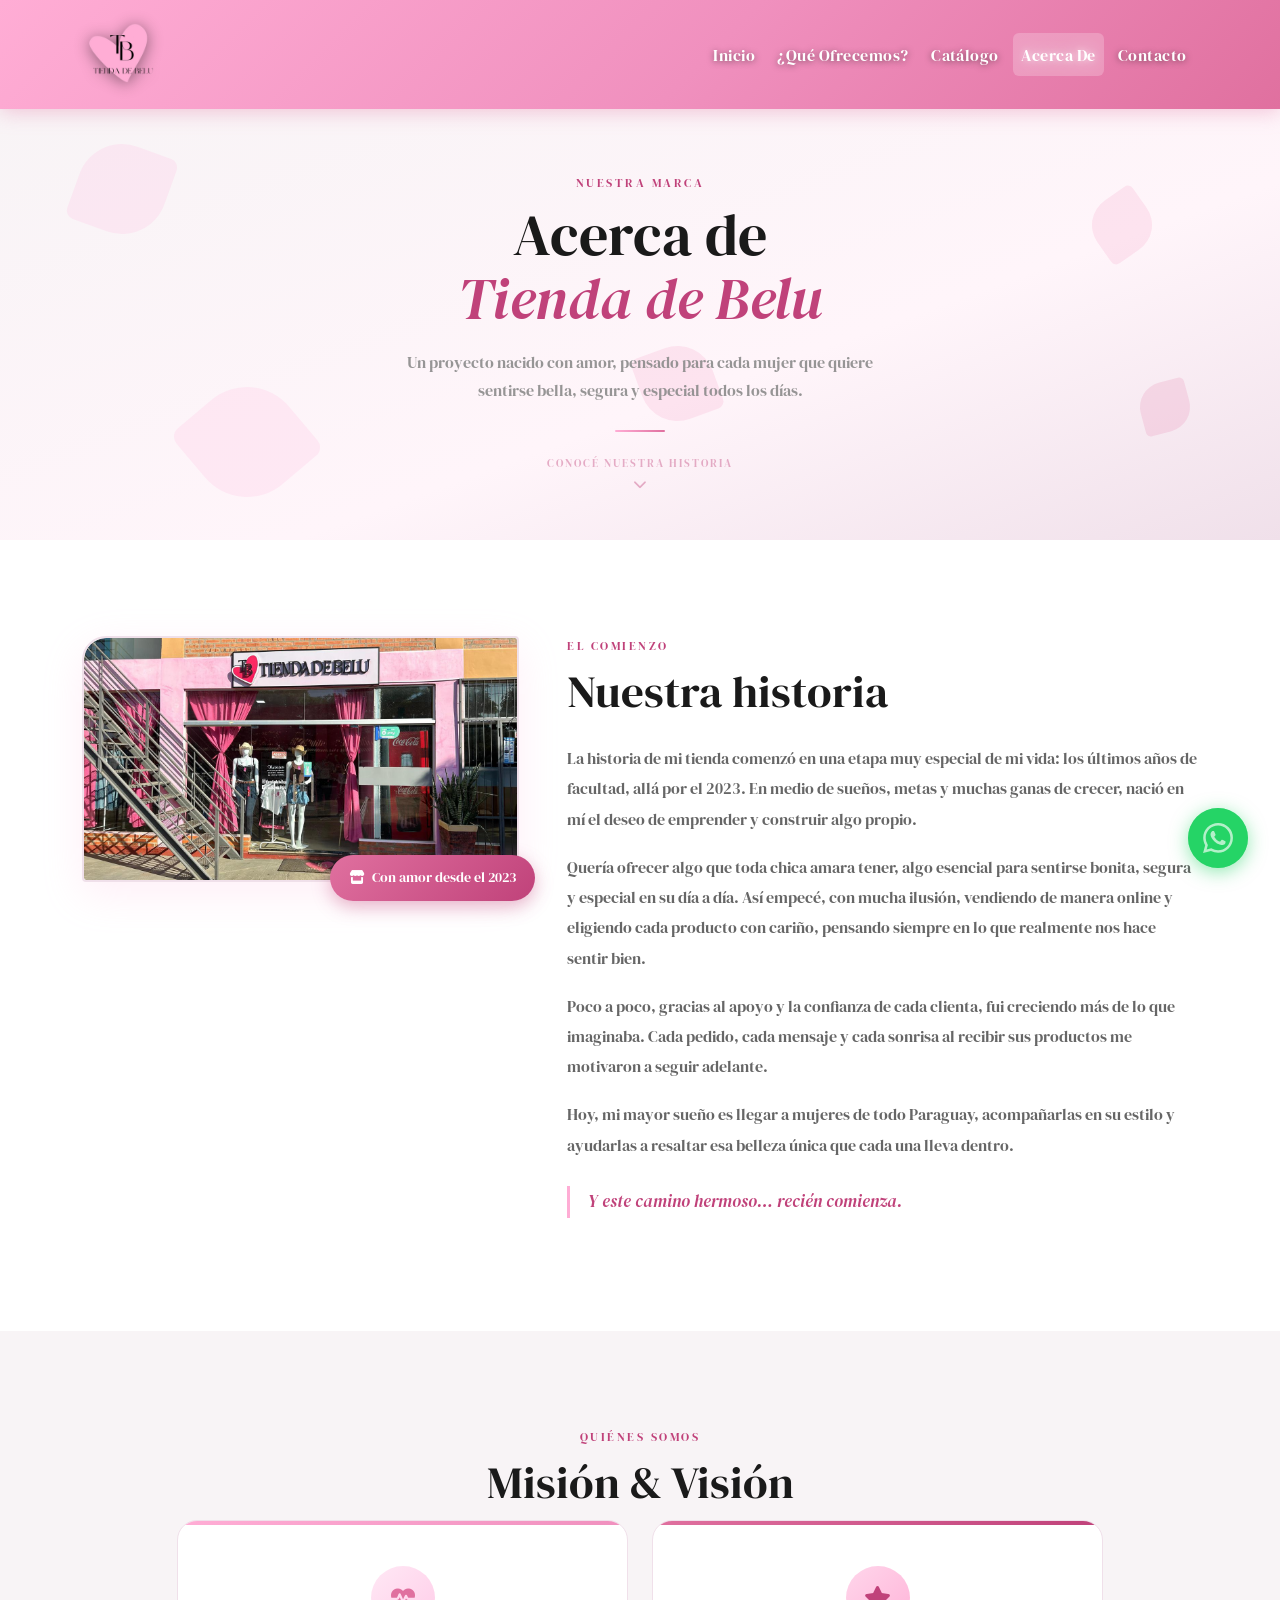
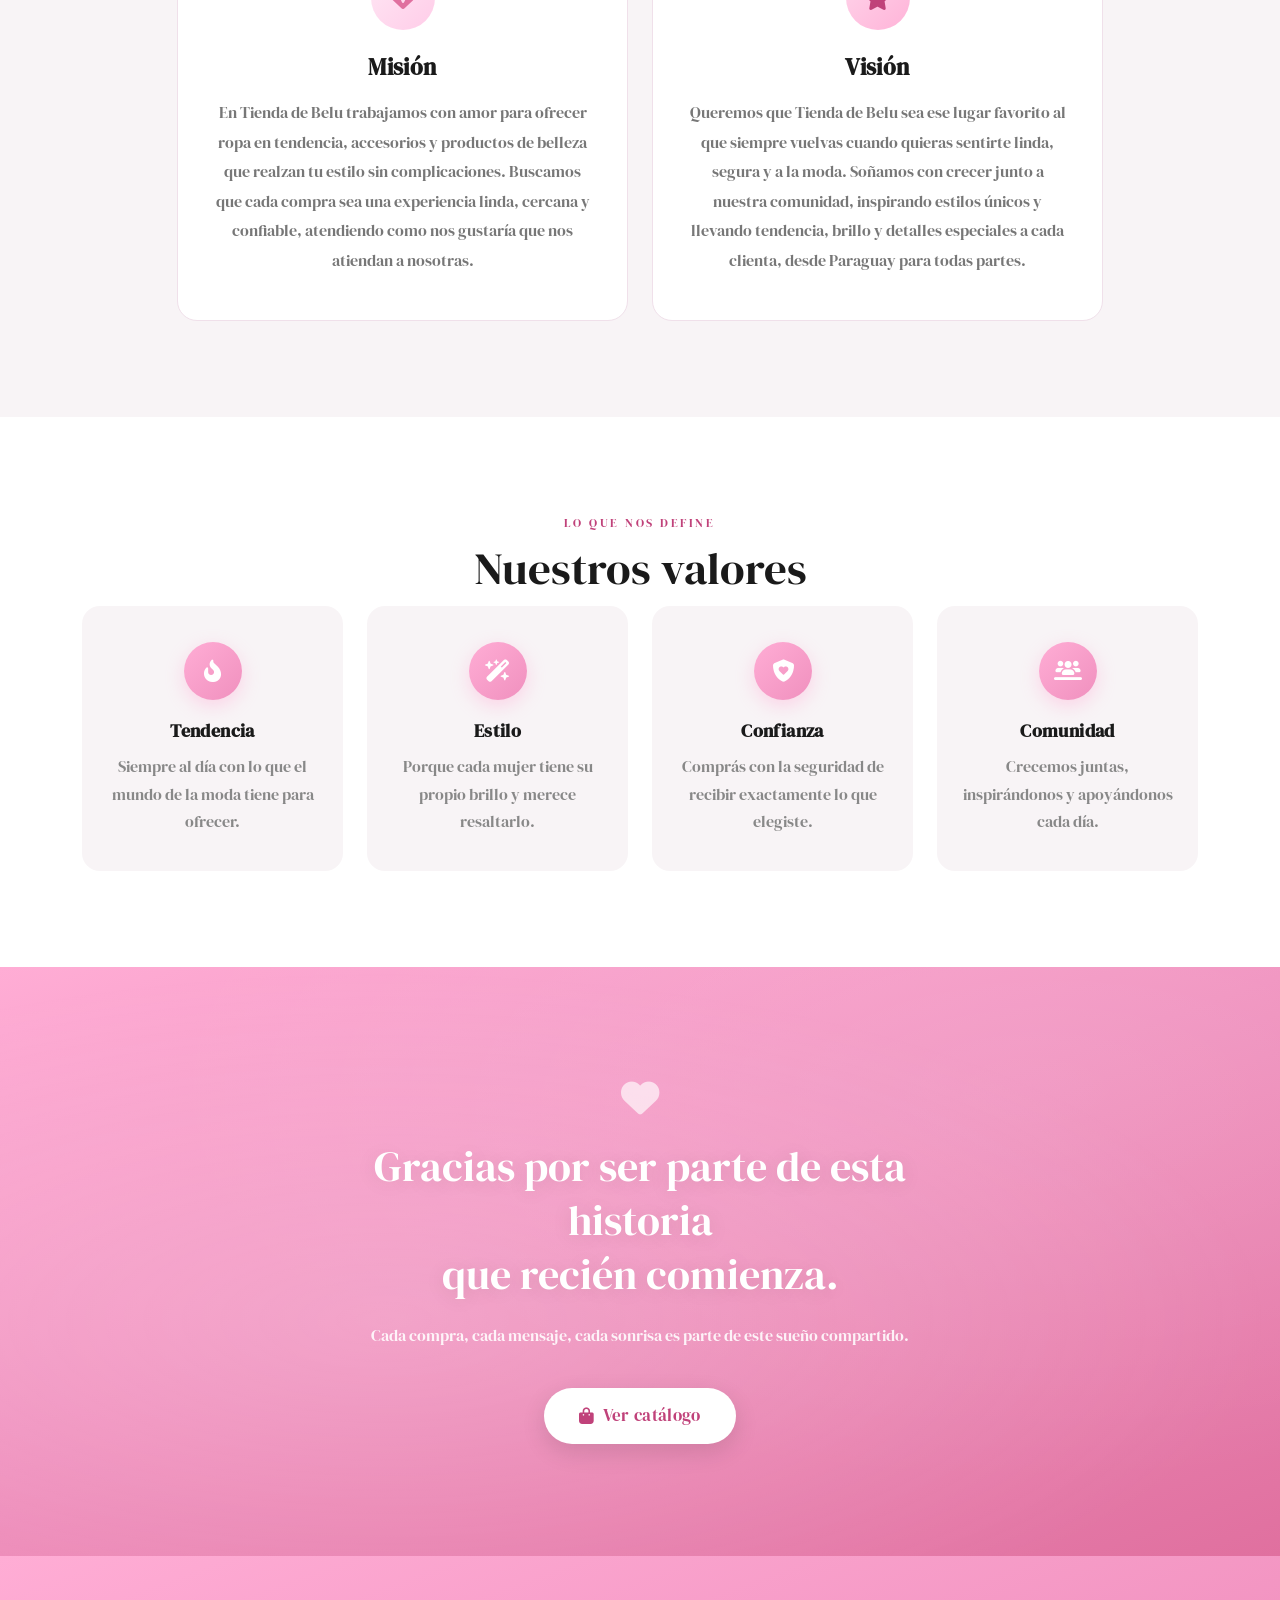
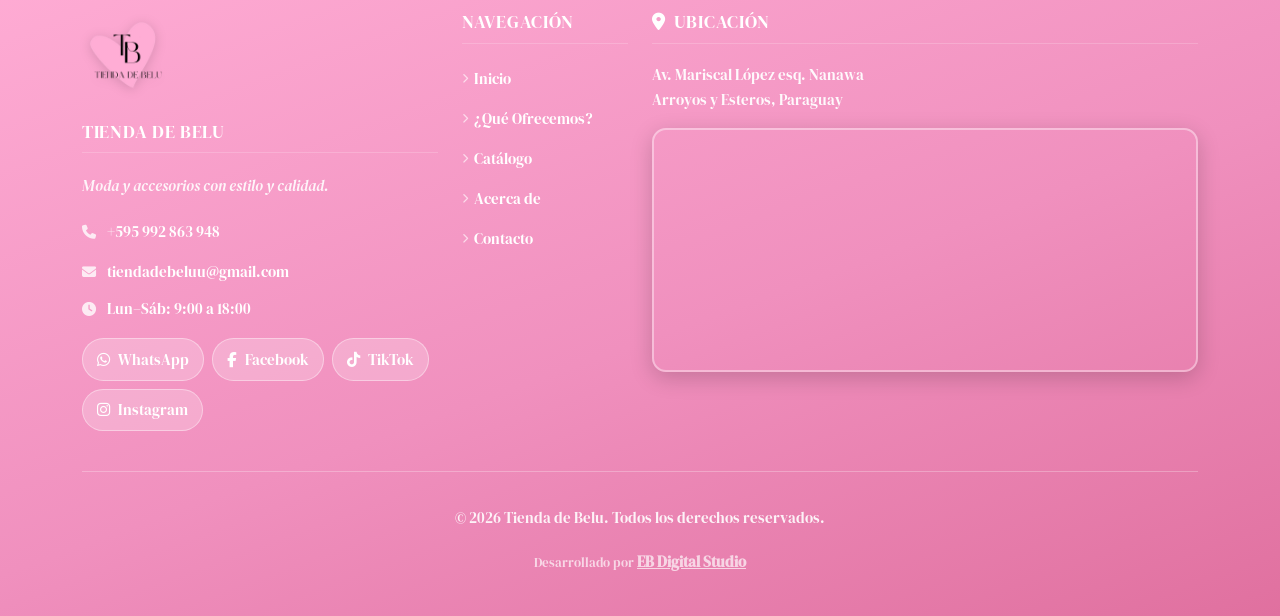
==== commit 639a34a7: "Update acerca.html" ====
--- a/acerca.html
+++ b/acerca.html
@@ -4,8 +4,110 @@
 <head>
   <meta charset="UTF-8">
   <meta name="viewport" content="width=device-width, initial-scale=1.0">
-  <meta name="description" content="Tienda de Belu - Ropa, accesorios y más para tu estilo">
-  <title>Tienda de Belu | Acerca de</title>
+
+  <!-- =============================================
+       SEO BÁSICO
+       ============================================= -->
+  <title>Acerca de Tienda de Belu | Nuestra Historia en Paraguay</title>
+  <meta name="description" content="Conocé la historia de Tienda de Belu, nacida en 2023 con amor en Arroyos y Esteros, Paraguay. Ropa, accesorios y belleza con atención personalizada y envíos a todo el país.">
+  <meta name="keywords" content="acerca de Tienda de Belu, historia tienda Paraguay, moda mujer Arroyos y Esteros, tienda ropa accesorios Paraguay, Tienda de Belu misión visión">
+  <meta name="author" content="Tienda de Belu">
+  <meta name="robots" content="index, follow">
+  <meta name="theme-color" content="#e91e8c">
+
+  <!-- =============================================
+       CANONICAL URL
+       ============================================= -->
+  <link rel="canonical" href="https://www.tiendadebeluu.com.py/acerca.html">
+
+  <!-- =============================================
+       OPEN GRAPH (Facebook, WhatsApp, TikTok)
+       ============================================= -->
+  <meta property="og:type" content="website">
+  <meta property="og:site_name" content="Tienda de Belu">
+  <meta property="og:title" content="Acerca de Tienda de Belu | Nuestra Historia en Paraguay">
+  <meta property="og:description" content="Conocé quiénes somos, nuestra historia y por qué somos la tienda de moda y accesorios preferida en Arroyos y Esteros, Paraguay.">
+  <meta property="og:url" content="https://www.tiendadebeluu.com.py/acerca.html">
+  <meta property="og:image" content="https://www.tiendadebeluu.com.py/assets/img/og-image.jpg">
+  <meta property="og:image:width" content="1200">
+  <meta property="og:image:height" content="630">
+  <meta property="og:image:alt" content="Tienda de Belu - Ropa y accesorios en Paraguay">
+  <meta property="og:locale" content="es_PY">
+
+  <!-- =============================================
+       TWITTER / X CARD
+       ============================================= -->
+  <meta name="twitter:card" content="summary_large_image">
+  <meta name="twitter:title" content="Acerca de Tienda de Belu | Nuestra Historia en Paraguay">
+  <meta name="twitter:description" content="Conocé quiénes somos y por qué somos la tienda preferida en Arroyos y Esteros, Paraguay.">
+  <meta name="twitter:image" content="https://www.tiendadebeluu.com.py/assets/img/og-image.jpg">
+
+  <!-- =============================================
+       SCHEMA MARKUP (JSON-LD) — AboutPage
+       ============================================= -->
+  <script type="application/ld+json">
+  {
+    "@context": "https://schema.org",
+    "@type": "AboutPage",
+    "name": "Acerca de Tienda de Belu",
+    "description": "Conocé la historia de Tienda de Belu, nacida en 2023 con amor en Arroyos y Esteros, Paraguay. Ropa, accesorios y belleza con envíos a todo el país.",
+    "url": "https://www.tiendadebeluu.com.py/acerca.html",
+    "isPartOf": {
+      "@type": "ClothingStore",
+      "name": "Tienda de Belu",
+      "url": "https://www.tiendadebeluu.com.py",
+      "foundingDate": "2023",
+      "telephone": "+595992863948",
+      "email": "tiendadebeluu@gmail.com",
+      "address": {
+        "@type": "PostalAddress",
+        "streetAddress": "Av. Mariscal López esq. Nanawa",
+        "addressLocality": "Arroyos y Esteros",
+        "addressCountry": "PY"
+      },
+      "sameAs": [
+        "https://www.facebook.com/share/17E23mWFLx/",
+        "https://www.instagram.com/tiendadebeluu",
+        "https://www.tiktok.com/@tiendadebeluu",
+        "https://wa.me/595992863948"
+      ]
+    }
+  }
+  </script>
+
+
+  <!-- =============================================
+       SCHEMA MARKUP — BreadcrumbList (Acerca de)
+       ============================================= -->
+  <script type="application/ld+json">
+  {
+    "@context": "https://schema.org",
+    "@type": "BreadcrumbList",
+    "itemListElement": [
+      {
+        "@type": "ListItem",
+        "position": 1,
+        "name": "Inicio",
+        "item": "https://www.tiendadebeluu.com.py/"
+      },
+      {
+        "@type": "ListItem",
+        "position": 2,
+        "name": "Acerca de",
+        "item": "https://www.tiendadebeluu.com.py/acerca.html"
+      }
+    ]
+  }
+  </script>
+
+  <!-- =============================================
+       FAVICON
+       ============================================= -->
+  <link rel="icon" type="image/x-icon" href="assets/img/favicon/favicon.ico">
+  <link rel="icon" type="image/svg+xml" href="assets/img/favicon/favicon.svg">
+  <link rel="icon" type="image/png" sizes="96x96" href="assets/img/favicon/favicon-96x96.png">
+  <link rel="apple-touch-icon" sizes="180x180" href="assets/img/favicon/apple-touch-icon.png">
+  <link rel="manifest" href="assets/img/favicon/site.webmanifest">
 
   <!-- Bootstrap CSS -->
   <link rel="stylesheet" href="assets/css/bootstrap.min.css">
@@ -13,8 +115,11 @@
   <!-- CSS General (navbar, footer, utilidades — compartido con todas las páginas) -->
   <link rel="stylesheet" href="assets/css/general.css">
 
-  <!-- CSS específico del index -->
+  <!-- CSS específico de acerca -->
   <link rel="stylesheet" href="assets/css/style-acerca.css">
+
+  <!-- Preconnect para acelerar Font Awesome -->
+  <link rel="preconnect" href="https://cdnjs.cloudflare.com">
 
   <!-- Font Awesome -->
   <link rel="stylesheet" href="https://cdnjs.cloudflare.com/ajax/libs/font-awesome/6.5.0/css/all.min.css">
@@ -25,7 +130,7 @@
        HEADER / NAVBAR
        ============================================= -->
   <header class="v2-header">
-    <nav class="navbar navbar-expand-lg v2-navbar">
+    <nav class="navbar navbar-expand-lg v2-navbar" aria-label="Navegación principal">
       <div class="container">
 
         <a class="navbar-brand" href="index.html">
@@ -267,40 +372,39 @@
   <!-- =============================================
        FOOTER
        ============================================= -->
-  <footer class="v2-footer">
+  <footer class="v2-footer" aria-label="Pie de página">
     <div class="container">
       <div class="row g-4">
 
         <!-- Col 1: Logo + Info + Redes -->
         <div class="col-md-4 col-sm-12">
-          <a href="index.html" style="display:inline-block; margin-bottom:1.2rem;">
+          <a href="index.html" style="display:inline-block; margin-bottom:1.2rem;" aria-label="Ir al inicio - Tienda de Belu">
             <img src="assets/img/logosinfondo.png" alt="Logo Tienda de Belu" class="v2-footer-logo">
           </a>
           <div>
             <h5>Tienda de Belu</h5>
             <p class="v2-footer-tagline">Moda y accesorios con estilo y calidad.</p>
             <ul class="v2-contact-list">
-              <li><i class="fa-solid fa-phone"></i><a href="tel:+595992863948">+595 992 863 948</a></li>
-              <li><i class="fa-solid fa-envelope"></i><a
-                  href="mailto:tiendadebeluu@gmail.com">tiendadebeluu@gmail.com</a></li>
-              <li><i class="fa-solid fa-clock"></i><span>Lun–Sáb: 9:00 a 18:00</span></li>
+              <li><i class="fa-solid fa-phone" aria-hidden="true"></i><a href="tel:+595992863948">+595 992 863 948</a></li>
+              <li><i class="fa-solid fa-envelope" aria-hidden="true"></i><a href="mailto:tiendadebeluu@gmail.com">tiendadebeluu@gmail.com</a></li>
+              <li><i class="fa-solid fa-clock" aria-hidden="true"></i><span>Lun–Sáb: 9:00 a 18:00</span></li>
             </ul>
           </div>
           <div class="v2-footer-social">
             <a href="https://wa.me/595992863948" target="_blank" rel="noopener noreferrer"
-              class="v2-social-link v2-social-wa" aria-label="WhatsApp">
+              class="v2-social-link v2-social-wa" aria-label="Contactar por WhatsApp">
               <i class="fa-brands fa-whatsapp"></i><span>WhatsApp</span>
             </a>
             <a href="https://www.facebook.com/share/17E23mWFLx/?mibextid=wwXIfr" target="_blank"
-              rel="noopener noreferrer" class="v2-social-link v2-social-fb" aria-label="Facebook">
+              rel="noopener noreferrer" class="v2-social-link v2-social-fb" aria-label="Seguinos en Facebook">
               <i class="fa-brands fa-facebook-f"></i><span>Facebook</span>
             </a>
             <a href="https://www.tiktok.com/@tiendadebeluu" target="_blank" rel="noopener noreferrer"
-              class="v2-social-link v2-social-tiktok" aria-label="TikTok">
+              class="v2-social-link v2-social-tiktok" aria-label="Seguinos en TikTok">
               <i class="fa-brands fa-tiktok"></i><span>TikTok</span>
             </a>
             <a href="https://www.instagram.com/tiendadebeluu" target="_blank" rel="noopener noreferrer"
-              class="v2-social-link v2-social-ig" aria-label="Instagram">
+              class="v2-social-link v2-social-ig" aria-label="Seguinos en Instagram">
               <i class="fa-brands fa-instagram"></i><span>Instagram</span>
             </a>
           </div>
@@ -310,25 +414,25 @@
         <div class="col-md-2 col-sm-6 col-6">
           <h5>Navegación</h5>
           <ul>
-            <li><a href="index.html"><i class="fa-solid fa-chevron-right v2-footer-arrow"></i>Inicio</a></li>
-            <li><a href="#v2-ofrecemos"><i class="fa-solid fa-chevron-right v2-footer-arrow"></i>¿Qué Ofrecemos?</a>
+            <li><a href="index.html"><i class="fa-solid fa-chevron-right v2-footer-arrow" aria-hidden="true"></i>Inicio</a></li>
+            <li><a href="#v2-ofrecemos"><i class="fa-solid fa-chevron-right v2-footer-arrow" aria-hidden="true"></i>¿Qué Ofrecemos?</a>
             </li>
-            <li><a href="catalogo.html"><i class="fa-solid fa-chevron-right v2-footer-arrow"></i>Catálogo</a></li>
-            <li><a href="acerca.html"><i class="fa-solid fa-chevron-right v2-footer-arrow"></i>Acerca de</a></li>
-            <li><a href="contacto.html"><i class="fa-solid fa-chevron-right v2-footer-arrow"></i>Contacto</a></li>
+            <li><a href="catalogo.html"><i class="fa-solid fa-chevron-right v2-footer-arrow" aria-hidden="true"></i>Catálogo</a></li>
+            <li><a href="acerca.html"><i class="fa-solid fa-chevron-right v2-footer-arrow" aria-hidden="true"></i>Acerca de</a></li>
+            <li><a href="contacto.html"><i class="fa-solid fa-chevron-right v2-footer-arrow" aria-hidden="true"></i>Contacto</a></li>
           </ul>
         </div>
 
         <!-- Col 3: Mapa -->
         <div class="col-md-6 col-sm-12">
-          <h5><i class="fa-solid fa-location-dot me-2"></i>Ubicación</h5>
-          <p class="v2-footer-address">
+          <h5><i class="fa-solid fa-location-dot me-2" aria-hidden="true"></i>Ubicación</h5>
+          <address class="v2-footer-address">
             Av. Mariscal López esq. Nanawa<br>
             Arroyos y Esteros, Paraguay
-          </p>
+          </address>
           <div class="v2-footer-map">
             <iframe
-              src="https://www.google.com/maps/embed?pb=!1m18!1m12!1m3!1d2753.1393252873645!2d-57.10456722585318!3d-25.055181718164622!2m3!1f0!2f0!3f0!3m2!1i1024!2i768!4f13.1!3m3!1m2!1s0x945dc300060d4255%3A0x932f2931797eb55!2sTienda%20de%20Belu!5e0!3m2!1ses!2spy!4v1772836158541!5m2!1ses!2spy"
+              title="Ubicación de Tienda de Belu en Google Maps" src="https://www.google.com/maps/embed?pb=!1m18!1m12!1m3!1d2753.1393252873645!2d-57.10456722585318!3d-25.055181718164622!2m3!1f0!2f0!3f0!3m2!1i1024!2i768!4f13.1!3m3!1m2!1s0x945dc300060d4255%3A0x932f2931797eb55!2sTienda%20de%20Belu!5e0!3m2!1ses!2spy!4v1772836158541!5m2!1ses!2spy"
               allowfullscreen="" loading="lazy" referrerpolicy="no-referrer-when-downgrade">
             </iframe>
           </div>
@@ -358,7 +462,7 @@
        ============================================= -->
   <a href="https://wa.me/595992863948?text=Hola%20Tienda%20Belu,%20quisiera%20hacer%20una%20consulta." target="_blank"
     rel="noopener noreferrer" class="v2-wa-float" aria-label="Contactar por WhatsApp">
-    <svg xmlns="http://www.w3.org/2000/svg" width="30" height="30" viewBox="0 0 24 24" fill="white">
+    <svg xmlns="http://www.w3.org/2000/svg" width="30" height="30" viewBox="0 0 24 24" fill="white" aria-hidden="true">
       <path
         d="M17.472 14.382c-.297-.149-1.758-.867-2.03-.967-.273-.099-.471-.148-.67.15-.197.297-.767.966-.94 1.164-.173.199-.347.223-.644.075-.297-.15-1.255-.463-2.39-1.475-.883-.788-1.48-1.761-1.653-2.059-.173-.297-.018-.458.13-.606.134-.133.298-.347.446-.52.149-.174.198-.298.298-.497.099-.198.05-.371-.025-.52-.075-.149-.669-1.612-.916-2.207-.242-.579-.487-.5-.669-.51-.173-.008-.371-.01-.57-.01-.198 0-.52.074-.792.372-.272.297-1.04 1.016-1.04 2.479 0 1.462 1.065 2.875 1.213 3.074.149.198 2.096 3.2 5.077 4.487.709.306 1.262.489 1.694.625.712.227 1.36.195 1.871.118.571-.085 1.758-.719 2.006-1.413.248-.694.248-1.289.173-1.413-.074-.124-.272-.198-.57-.347m-5.421 7.403h-.004a9.87 9.87 0 0 1-5.031-1.378l-.361-.214-3.741.982.998-3.648-.235-.374a9.86 9.86 0 0 1-1.51-5.26c.001-5.45 4.436-9.884 9.888-9.884 2.64 0 5.122 1.03 6.988 2.898a9.825 9.825 0 0 1 2.893 6.994c-.003 5.45-4.437 9.884-9.885 9.884m8.413-18.297A11.815 11.815 0 0 0 12.05 0C5.495 0 .16 5.335.157 11.892c0 2.096.547 4.142 1.588 5.945L.057 24l6.305-1.654a11.882 11.882 0 0 0 5.683 1.448h.005c6.554 0 11.89-5.335 11.893-11.893a11.821 11.821 0 0 0-3.48-8.413Z" />
     </svg>
@@ -366,10 +470,9 @@
 
   <!-- Bootstrap JS -->
   <script src="assets/js/bootstrap.bundle.min.js"></script>
-
-  <!-- JS compartido del sitio (navbar, scroll fade, hamburguesa) -->
-  <script src="assets/js/main.js"></script>
+  <!-- JS General -->
+  <script src="assets/js/main.js"></script>  
 
 </body>
 
-</html>+</html>
